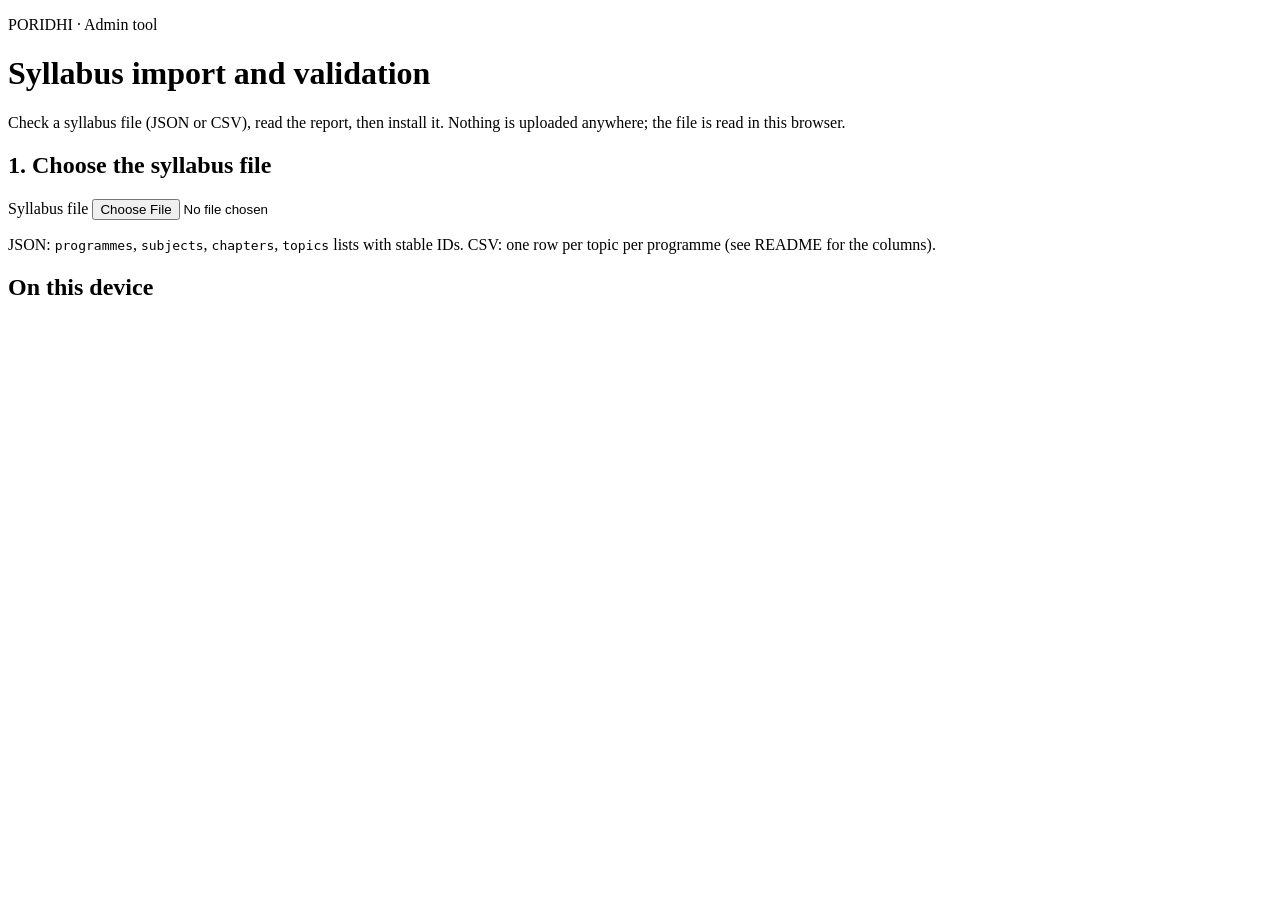
==== admin.html @ c225fc6c "Add files via upload" ====
<!doctype html>
<html lang="en">
<head>
  <meta charset="utf-8">
  <meta name="viewport" content="width=device-width, initial-scale=1">
  <meta name="robots" content="noindex">
  <title>PORIDHI · Syllabus import and validation</title>
  <link rel="icon" href="icons/icon.svg" type="image/svg+xml">
  <link rel="stylesheet" href="css/styles.css">
</head>
<body>
  <div class="admin">
    <p class="eyebrow">PORIDHI · Admin tool</p>
    <h1 class="display">Syllabus import and validation</h1>
    <p class="sub">Check a syllabus file (JSON or CSV), read the report, then install it. Nothing is uploaded anywhere; the file is read in this browser.</p>

    <section class="card" style="margin-top:18px">
      <h2 class="h2">1. Choose the syllabus file</h2>
      <div class="filebox">
        <label for="file" class="sr-only">Syllabus file</label>
        <input id="file" type="file" accept=".json,.csv,.tsv,.txt,application/json,text/csv">
        <p class="hint">JSON: <code>programmes</code>, <code>subjects</code>, <code>chapters</code>, <code>topics</code> lists with stable IDs. CSV: one row per topic per programme (see README for the columns).</p>
      </div>
    </section>

    <div id="report" aria-live="polite"></div>

    <section class="card">
      <h2 class="h2">On this device</h2>
      <p id="current"></p>
      <div class="btn-row" style="margin-top:12px"><button type="button" class="btn btn-secondary" id="remove" hidden>Remove preview from this device</button></div>
    </section>
  </div>
  <script src="data/syllabus.js"></script>
  <script src="js/core.js"></script>
  <script src="js/store.js"></script>
  <script src="js/admin.js"></script>
</body>
</html>
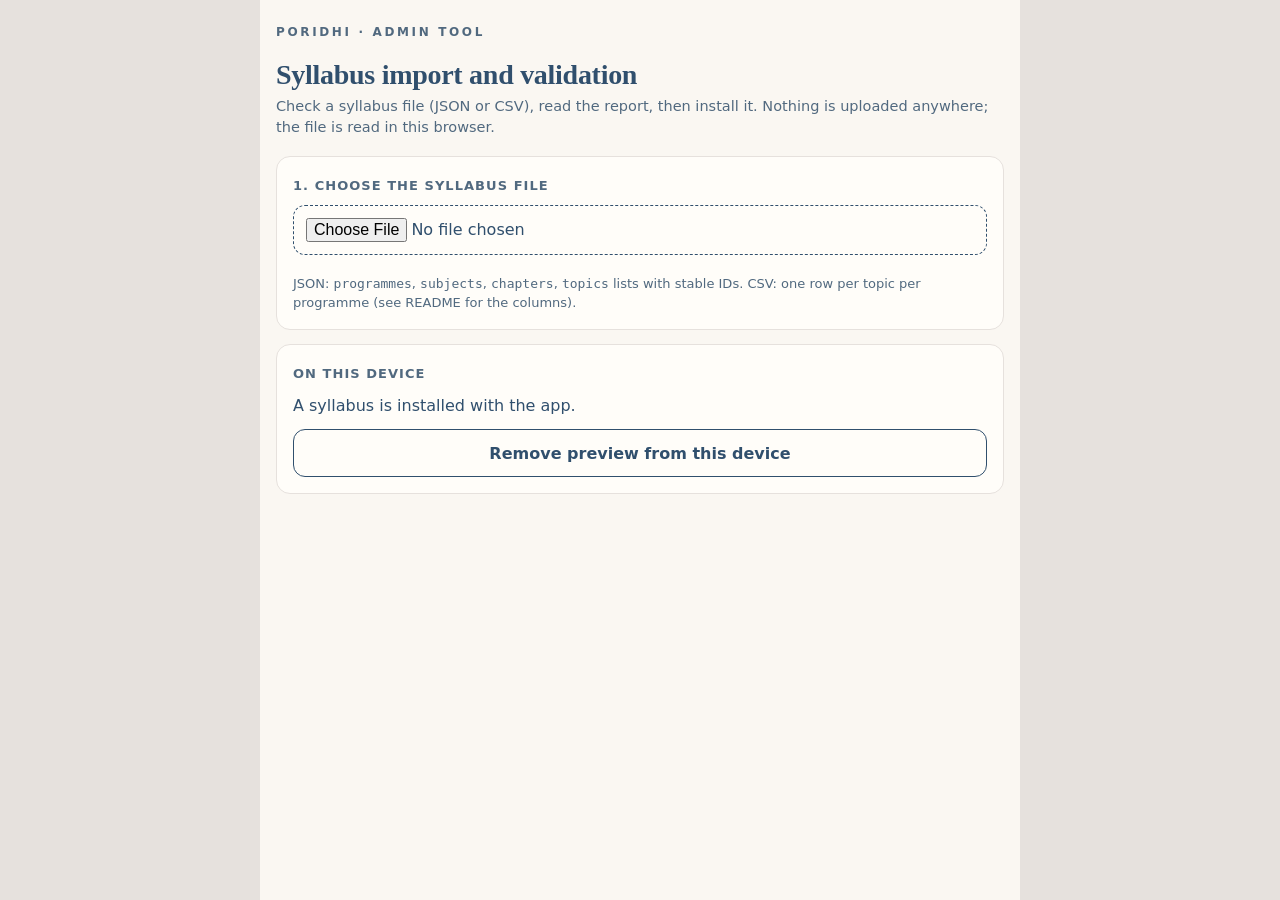
==== commit a8571e4a: "Add files via upload" ====
--- a/admin.html
+++ b/admin.html
@@ -5,8 +5,8 @@
   <meta name="viewport" content="width=device-width, initial-scale=1">
   <meta name="robots" content="noindex">
   <title>PORIDHI · Syllabus import and validation</title>
-  <link rel="icon" href="icons/icon.svg" type="image/svg+xml">
-  <link rel="stylesheet" href="css/styles.css">
+  <link rel="icon" href="icon.svg" type="image/svg+xml">
+  <link rel="stylesheet" href="styles.css">
 </head>
 <body>
   <div class="admin">
@@ -31,9 +31,9 @@
       <div class="btn-row" style="margin-top:12px"><button type="button" class="btn btn-secondary" id="remove" hidden>Remove preview from this device</button></div>
     </section>
   </div>
-  <script src="data/syllabus.js"></script>
-  <script src="js/core.js"></script>
-  <script src="js/store.js"></script>
-  <script src="js/admin.js"></script>
+  <script src="syllabus.js"></script>
+  <script src="core.js"></script>
+  <script src="store.js"></script>
+  <script src="admin.js"></script>
 </body>
 </html>
--- a/styles.css
+++ b/styles.css
@@ -0,0 +1,294 @@
+/* PORIDHI styles. Palette: Navy #304F6D, Sage #899481, Coral #E07D54, Pale yellow #FFE1A0, Light blue #E2F3FD, Warm grey #E6E1DD on a cream base.
+   Coral and sage are too light for text, so they are used for fills, borders and markers, never as text colours. */
+:root {
+  --navy: #304F6D; --sage: #899481; --coral: #E07D54; --yellow: #FFE1A0; --blue: #E2F3FD; --grey: #E6E1DD;
+  --cream: #FAF7F2; --paper: #FFFDF9;
+  --ink: var(--navy); --ink2: #51697F; --line: #E6E1DD; --line2: #CFC8C0;
+  --sage-tint: #DCDFD6; --coral-tint: #F4DCCF;
+  --serif: "Iowan Old Style", "Palatino Linotype", Georgia, "Noto Serif", "Noto Serif Bengali", serif;
+  --sans: system-ui, -apple-system, "Segoe UI", Roboto, "Noto Sans", "Noto Sans Bengali", "Hind Siliguri", sans-serif;
+  color-scheme: light;
+}
+* { box-sizing: border-box; }
+html { -webkit-text-size-adjust: 100%; }
+body { margin: 0; background: var(--grey); color: var(--ink); font: 16px/1.45 var(--sans); }
+body.noscroll { overflow: hidden; }
+h1, h2, p, ul, dl, dd { margin: 0; }
+a { color: inherit; }
+button, input, select { font: inherit; color: inherit; }
+button { cursor: pointer; }
+:focus-visible { outline: 3px solid var(--navy); outline-offset: 3px; border-radius: 6px; }
+.sr-only { position: absolute; width: 1px; height: 1px; overflow: hidden; clip: rect(0 0 0 0); white-space: nowrap; }
+.ic { width: 20px; height: 20px; flex: none; }
+
+/* layout */
+.shell { max-width: 560px; min-height: 100vh; min-height: 100dvh; margin: 0 auto; background: var(--cream); position: relative; padding-bottom: calc(84px + env(safe-area-inset-bottom)); }
+.shell.no-tabs { padding-bottom: 32px; }
+#main { padding: 12px 16px 8px; outline: none; }
+.loading { padding: 40vh 0; text-align: center; color: var(--ink2); }
+.tabs { position: fixed; bottom: 0; left: 50%; transform: translateX(-50%); width: 100%; max-width: 560px; display: grid; grid-template-columns: repeat(4, 1fr); background: var(--cream); border-top: 1px solid var(--line2); padding-bottom: env(safe-area-inset-bottom); z-index: 20; }
+.no-tabs .tabs { display: none; }
+.tab { display: flex; flex-direction: column; align-items: center; justify-content: center; gap: 3px; min-height: 62px; text-decoration: none; color: var(--ink2); font-size: 12px; font-weight: 600; }
+.tab .ic { width: 24px; height: 24px; }
+.tab[aria-current="page"] { color: var(--navy); box-shadow: inset 0 3px 0 var(--navy); }
+
+/* header */
+.head { margin-bottom: 14px; }
+.head-top { display: flex; align-items: center; justify-content: space-between; gap: 10px; min-height: 40px; }
+.eyebrow { font-size: 12px; letter-spacing: .22em; font-weight: 700; text-transform: uppercase; color: var(--ink2); }
+.back { display: inline-flex; align-items: center; gap: 2px; min-height: 40px; padding: 0 10px 0 0; background: none; border: 0; font-weight: 600; font-size: 15px; }
+.progchip { display: inline-flex; align-items: center; gap: 4px; max-width: 62%; min-height: 40px; padding: 0 12px; background: var(--paper); border: 1px solid var(--line2); border-radius: 99px; font-size: 14px; font-weight: 600; }
+.progchip span { overflow: hidden; text-overflow: ellipsis; white-space: nowrap; }
+.display { font-family: var(--serif); font-weight: 700; font-size: 28px; line-height: 1.15; letter-spacing: -.01em; margin: 10px 0 4px; overflow-wrap: anywhere; }
+.sub { color: var(--ink2); font-size: 14.5px; }
+.crumbs { display: flex; flex-wrap: wrap; align-items: center; gap: 4px; margin-top: 6px; font-size: 13px; color: var(--ink2); }
+.crumbs a { color: var(--ink2); text-underline-offset: 3px; }
+.crumbs [aria-current] { color: var(--ink); font-weight: 600; }
+.sep { color: var(--line2); padding: 0 2px; }
+
+.banner { display: block; margin: 4px 0 10px; padding: 10px 14px; border-radius: 10px; font-size: 13.5px; text-decoration: none; }
+.banner-sample { background: var(--blue); }
+.banner-warn { background: var(--yellow); }
+.banner-info { background: var(--blue); text-decoration: underline; text-underline-offset: 3px; }
+
+/* cards + rows */
+.card { display: block; background: var(--paper); border: 1px solid var(--line); border-radius: 14px; padding: 16px; margin: 0 0 14px; }
+.card.list { padding: 0 16px; }
+.card.topics { padding: 0; overflow: hidden; }
+.h2 { font-size: 13px; font-weight: 700; letter-spacing: .08em; text-transform: uppercase; color: var(--ink2); margin-bottom: 10px; }
+.h2.group { margin: 18px 2px 8px; }
+.sect { display: flex; align-items: baseline; justify-content: space-between; }
+.link { font-weight: 600; font-size: 14px; text-underline-offset: 3px; }
+.label { font-size: 12.5px; color: var(--ink2); letter-spacing: .04em; margin-bottom: 4px; }
+.prog-name { font-family: var(--serif); font-weight: 700; font-size: 22px; line-height: 1.2; }
+.summary-line { margin: 8px 0 2px; font-size: 14.5px; }
+.list { list-style: none; padding: 0; }
+.list > li + li { border-top: 1px solid var(--line); }
+.list.plain > li { padding: 10px 0; display: flex; gap: 12px; align-items: center; }
+.row { display: flex; align-items: center; gap: 12px; padding: 13px 0; min-height: 58px; text-decoration: none; color: inherit; }
+.list.plain > li > .row { padding: 0; width: 100%; }
+.row-body { flex: 1; min-width: 0; display: flex; flex-direction: column; gap: 2px; }
+.row-title { font-weight: 600; font-size: 15.5px; line-height: 1.3; overflow-wrap: anywhere; }
+.row-meta { font-size: 13px; color: var(--ink2); }
+.row-kicker { font-size: 11.5px; letter-spacing: .08em; text-transform: uppercase; color: var(--ink2); font-weight: 700; }
+.row-end { display: flex; align-items: center; gap: 4px; font-size: 14px; color: var(--ink2); }
+.row-end b { color: var(--ink); font-variant-numeric: tabular-nums; }
+.mono { flex: none; width: 36px; height: 36px; display: grid; place-items: center; background: var(--blue); border-radius: 10px; font-weight: 700; font-size: 15px; }
+.num { flex: none; width: 30px; height: 30px; display: grid; place-items: center; border: 1px solid var(--line2); border-radius: 50%; font-size: 13px; font-weight: 600; color: var(--ink2); }
+.bar { display: block; height: 6px; margin-top: 7px; background: var(--grey); border-radius: 99px; overflow: hidden; }
+.bar > span { display: block; height: 100%; background: var(--navy); border-radius: 99px; }
+
+/* status markers, pills, tags */
+.mk { display: inline-grid; flex: none; width: 26px; height: 26px; color: var(--navy); }
+.mk svg { width: 100%; height: 100%; }
+.mk circle { fill: var(--grey); stroke: rgba(48, 79, 109, .5); }
+.mk-in_progress circle { fill: var(--coral-tint); stroke: var(--coral); }
+.mk-studied circle { fill: var(--sage-tint); stroke: var(--sage); }
+.mk-needs_revision circle { fill: var(--yellow); stroke: rgba(48, 79, 109, .55); }
+.pill { display: inline-block; font-size: 12px; font-weight: 600; line-height: 1.5; padding: 1px 9px; border-radius: 99px; border: 1px solid transparent; white-space: nowrap; }
+.pill-not_started { background: var(--grey); }
+.pill-in_progress { background: var(--coral-tint); border-color: var(--coral); }
+.pill-studied { background: var(--sage-tint); border-color: var(--sage); }
+.pill-needs_revision { background: var(--yellow); border-color: rgba(48, 79, 109, .3); }
+.tag { display: inline-block; font-size: 11.5px; line-height: 1.5; padding: 1px 8px; border-radius: 6px; background: var(--blue); }
+.counts { list-style: none; padding: 0; margin-top: 14px; display: grid; grid-template-columns: 1fr 1fr; gap: 8px 14px; }
+.counts li { display: flex; align-items: center; gap: 8px; font-size: 14px; }
+.counts .mk { width: 22px; height: 22px; }
+.counts span { color: var(--ink2); }
+
+/* topics */
+.topics { list-style: none; padding: 0; }
+.topic + .topic { border-top: 1px solid var(--line); }
+.topic-row { display: flex; align-items: stretch; }
+.topic-main { flex: 1; min-width: 0; display: flex; gap: 12px; align-items: flex-start; text-align: left; padding: 14px 8px 14px 16px; background: none; border: 0; min-height: 60px; }
+.mk-btn { flex: none; padding: 14px 4px 14px 16px; background: none; border: 0; align-self: flex-start; }
+.topic-body { flex: 1; min-width: 0; display: flex; flex-direction: column; gap: 3px; text-decoration: none; color: inherit; }
+a.topic-body { padding: 14px 8px 14px 8px; min-height: 60px; }
+.topic-name { font-size: 15.5px; line-height: 1.4; overflow-wrap: anywhere; }
+.path { font-size: 12.5px; color: var(--ink2); overflow-wrap: anywhere; }
+.topic-meta { display: flex; flex-wrap: wrap; gap: 6px; align-items: center; margin-top: 3px; }
+.more { flex: none; width: 48px; background: none; border: 0; color: var(--ink2); }
+.more .ic { transition: transform .15s; }
+.topic.open .more .ic { transform: rotate(180deg); }
+.topic-detail { padding: 0 16px 14px 54px; font-size: 14px; color: var(--ink2); }
+.topic-detail p + p { margin-top: 6px; }
+.topic-detail .src { font-size: 12.5px; }
+.tap-hint { margin: 0 2px 8px; }
+.topic.flash { animation: flash 2.2s ease-out; }
+.topic.pulse { animation: pulse .7s ease-out; }
+@keyframes flash { 0% { background: var(--yellow); } 70% { background: var(--yellow); } 100% { background: transparent; } }
+@keyframes pulse { 0% { background: var(--blue); } 100% { background: transparent; } }
+
+/* home */
+.hero { background: var(--navy); color: var(--cream); border-color: var(--navy); }
+.hero .label { color: rgba(250, 247, 242, .8); }
+.hero-top { display: flex; justify-content: space-between; align-items: flex-end; gap: 12px; }
+.bignum { font-family: var(--serif); font-weight: 700; line-height: 1; }
+.bignum span { font-size: 58px; }
+.bignum small { font-size: 24px; margin-left: 2px; }
+.hero-sub { text-align: right; font-size: 14px; line-height: 1.5; }
+.hero .bar { background: rgba(250, 247, 242, .25); margin-top: 14px; height: 8px; }
+.hero .bar > span { background: var(--cream); }
+.tiles { list-style: none; padding: 0; margin: 0 0 14px; display: grid; grid-template-columns: 1fr 1fr; gap: 10px; }
+.tile { display: grid; grid-template-columns: auto 1fr; align-items: center; column-gap: 10px; padding: 12px 14px; min-height: 64px; background: var(--paper); border: 1px solid var(--line); border-radius: 14px; text-decoration: none; }
+.tile .mk { grid-row: span 2; }
+.tile b { font-size: 22px; line-height: 1.1; font-variant-numeric: tabular-nums; }
+.tile span:last-child { font-size: 13px; color: var(--ink2); }
+.revise { display: flex; align-items: center; gap: 12px; background: var(--yellow); border-color: rgba(48, 79, 109, .2); text-decoration: none; }
+.revise .row-meta { color: var(--navy); }
+
+/* search + chips */
+.searchfield { display: flex; align-items: center; gap: 10px; min-height: 48px; padding: 0 14px; margin-bottom: 10px; background: var(--paper); border: 1px solid var(--line2); border-radius: 12px; color: var(--ink2); text-decoration: none; }
+.searchfield input { flex: 1; min-width: 0; min-height: 46px; border: 0; background: transparent; outline: none; font-size: 16px; color: var(--ink); }
+.searchfield:focus-within { border-color: var(--navy); box-shadow: 0 0 0 2px var(--navy); }
+.chips { display: flex; flex-wrap: wrap; gap: 8px; padding: 2px 0 10px; }
+.chip { flex: none; min-height: 40px; padding: 0 14px; background: var(--paper); border: 1px solid var(--line2); border-radius: 99px; font-size: 14px; white-space: nowrap; }
+.chip[aria-pressed="true"] { background: var(--navy); border-color: var(--navy); color: var(--cream); font-weight: 600; }
+.count { min-height: 20px; margin: 0 2px 8px; font-size: 13px; color: var(--ink2); }
+.empty { text-align: center; padding: 36px 16px; color: var(--ink2); display: grid; gap: 8px; justify-items: center; }
+.empty-title { font-weight: 700; color: var(--ink); font-size: 17px; }
+
+/* stats */
+.summary { display: flex; align-items: center; gap: 20px; }
+.ring { width: 124px; height: 124px; display: block; }
+.ring-track { fill: none; stroke: var(--grey); stroke-width: 12; }
+.ring-fill { fill: none; stroke: var(--navy); stroke-width: 12; }
+.ring-text { font: 700 27px var(--serif); fill: var(--navy); }
+.kv { display: grid; gap: 10px; flex: 1; }
+.kv dt { font-size: 12.5px; color: var(--ink2); }
+.kv dd { font-size: 21px; font-weight: 700; font-variant-numeric: tabular-nums; }
+.dist { display: flex; gap: 2px; height: 14px; border-radius: 99px; overflow: hidden; box-shadow: inset 0 0 0 1px rgba(48, 79, 109, .15); }
+.seg-studied { background: var(--sage); }
+.seg-needs_revision { background: var(--yellow); }
+.seg-in_progress { background: var(--coral); }
+.seg-not_started { background: var(--grey); }
+.dist-list { list-style: none; padding: 0; margin-top: 8px; }
+.dist-list li + li { border-top: 1px solid var(--line); }
+.dist-list a { display: flex; align-items: center; gap: 12px; min-height: 52px; text-decoration: none; }
+.dl-name { flex: 1; font-size: 15px; }
+.dl-n { font-weight: 700; font-variant-numeric: tabular-nums; }
+.dl-p { width: 44px; text-align: right; color: var(--ink2); font-size: 13.5px; }
+.dist-list .ic { color: var(--ink2); }
+.select { width: 100%; min-height: 46px; margin: 0 0 6px; padding: 0 12px; background: var(--paper); border: 1px solid var(--line2); border-radius: 10px; font-size: 16px; }
+.weeks { list-style: none; padding: 0; margin-top: 12px; display: grid; grid-template-columns: repeat(8, 1fr); gap: 6px; }
+.weeks li { display: flex; flex-direction: column; align-items: center; gap: 4px; }
+.wk-col { height: 80px; width: 100%; display: flex; align-items: flex-end; }
+.wk-bar { display: block; width: 100%; min-height: 2px; background: var(--navy); border-radius: 4px 4px 0 0; }
+.wk-n { font-size: 12.5px; font-weight: 700; }
+.wk-l { font-size: 10.5px; color: var(--ink2); white-space: nowrap; }
+
+/* profile */
+.inline-form { display: flex; gap: 10px; }
+.inline-form .field { flex: 1; min-width: 0; }
+.field { width: 100%; min-height: 52px; padding: 0 14px; background: var(--paper); border: 1px solid var(--line2); border-radius: 12px; font-size: 17px; color: var(--ink); }
+.field:focus { outline: 3px solid var(--navy); outline-offset: 2px; }
+.field-error { margin-top: 6px; font-size: 13.5px; font-weight: 600; background: var(--yellow); padding: 6px 10px; border-radius: 8px; }
+.hint { margin-top: 10px; font-size: 13px; color: var(--ink2); }
+.note { margin-top: 10px; font-size: 13.5px; color: var(--ink2); }
+.card .btn { margin-top: 14px; }
+.card > p + .btn-row { margin-top: 12px; }
+.kv-list > div { display: flex; justify-content: space-between; gap: 16px; padding: 9px 0; font-size: 14.5px; }
+.kv-list > div + div { border-top: 1px solid var(--line); }
+.kv-list dt { color: var(--ink2); }
+.kv-list dd { text-align: right; overflow-wrap: anywhere; }
+.issues { list-style: none; padding: 0; font-size: 14px; }
+.issues li { padding: 8px 0; overflow-wrap: anywhere; }
+.issues li + li { border-top: 1px solid var(--line); }
+.issues span { color: var(--ink2); font-size: 13px; }
+details summary { cursor: pointer; font-weight: 600; padding: 8px 0; }
+.foot { text-align: center; font-size: 12px; color: var(--ink2); padding: 8px 0 4px; }
+
+/* buttons */
+.btn { min-height: 48px; padding: 0 20px; display: inline-flex; align-items: center; justify-content: center; gap: 8px; background: var(--navy); border: 1.5px solid var(--navy); border-radius: 12px; color: var(--cream); font-weight: 600; font-size: 16px; text-decoration: none; }
+.btn-secondary { background: transparent; color: var(--navy); }
+.btn-ghost { background: transparent; border-color: transparent; color: var(--navy); text-decoration: underline; text-underline-offset: 3px; }
+.btn-danger { background: transparent; color: var(--navy); border: 2px solid var(--coral); }
+.btn-row { display: flex; flex-wrap: wrap; gap: 10px; }
+.btn-row .btn { flex: 1 1 210px; margin-top: 0; }
+.icon-btn { flex: none; width: 44px; height: 44px; display: grid; place-items: center; background: none; border: 0; border-radius: 50%; }
+
+/* welcome */
+.welcome { display: flex; flex-direction: column; gap: 16px; padding: 28px 0 8px; min-height: 80vh; min-height: 80dvh; justify-content: center; }
+.welcome .display { font-size: 30px; margin: 0; }
+.welcome .btn { width: 100%; }
+.brand { font-family: var(--serif); font-size: 15px; font-weight: 700; letter-spacing: .3em; }
+.step { font-size: 13px; color: var(--ink2); margin-top: -8px; }
+.lead { color: var(--ink2); font-size: 16px; }
+.welcome .card { margin: 0; }
+.choices { list-style: none; padding: 0; display: grid; gap: 10px; }
+.choice { display: flex; align-items: center; gap: 12px; width: 100%; min-height: 68px; padding: 14px 16px; text-align: left; background: var(--paper); border: 1px solid var(--line2); border-radius: 14px; }
+.choice:hover { border-color: var(--navy); }
+.choice-body { flex: 1; display: flex; flex-direction: column; gap: 2px; }
+.choice-title { font-weight: 700; font-size: 17px; }
+.choice-sub { font-size: 13px; color: var(--ink2); }
+
+/* sheets, dialogs, toast */
+#layer { position: fixed; inset: 0; z-index: 50; pointer-events: none; }
+#layer > * { pointer-events: auto; }
+.scrim { position: fixed; inset: 0; background: rgba(48, 79, 109, .5); animation: fade .15s ease-out; }
+.sheet { position: fixed; bottom: 0; left: 50%; transform: translateX(-50%); width: 100%; max-width: 560px; max-height: 90vh; max-height: 90dvh; overflow: auto; background: var(--cream); border-radius: 20px 20px 0 0; padding: 18px 16px calc(18px + env(safe-area-inset-bottom)); animation: up .2s ease-out; outline: none; }
+.sheet-head { display: flex; justify-content: space-between; align-items: flex-start; gap: 8px; }
+.sheet-title { font-family: var(--serif); font-size: 20px; line-height: 1.25; margin: 4px 0 4px; overflow-wrap: anywhere; }
+.options { list-style: none; padding: 0; margin-top: 14px; display: grid; gap: 8px; }
+.option { display: flex; align-items: center; gap: 12px; width: 100%; min-height: 62px; padding: 10px 14px; text-align: left; background: var(--paper); border: 1px solid var(--line2); border-radius: 12px; }
+.option:hover { border-color: var(--navy); }
+.option.is-current { border: 2px solid var(--navy); background: var(--blue); padding: 9px 13px; }
+.option-body { flex: 1; display: flex; flex-direction: column; gap: 1px; }
+.option-title { font-weight: 700; }
+.option-title em { font-style: normal; font-size: 11.5px; font-weight: 600; background: var(--navy); color: var(--cream); padding: 1px 8px; border-radius: 99px; margin-left: 6px; }
+.option-sub { font-size: 13px; color: var(--ink2); }
+.dialog-body { display: grid; gap: 10px; margin: 8px 0 16px; font-size: 15px; }
+.dialog-actions .btn { flex: 1 1 140px; }
+.toast { position: fixed; left: 0; right: 0; margin: 0 auto; width: fit-content; bottom: calc(80px + env(safe-area-inset-bottom)); transform: translateY(16px); display: flex; align-items: center; gap: 16px; max-width: min(528px, calc(100% - 32px)); padding: 12px 16px; background: var(--navy); color: var(--cream); border-radius: 12px; font-size: 14.5px; opacity: 0; pointer-events: none; transition: opacity .18s, transform .18s; z-index: 60; }
+.toast.show { opacity: 1; transform: translateY(0); pointer-events: auto; }
+.toast button { background: none; border: 0; color: var(--yellow); font-weight: 700; text-decoration: underline; text-underline-offset: 3px; padding: 6px 4px; min-height: 36px; }
+@keyframes up { from { transform: translate(-50%, 24px); opacity: 0; } to { transform: translate(-50%, 0); opacity: 1; } }
+@keyframes fade { from { opacity: 0; } to { opacity: 1; } }
+
+@media (min-width: 600px) {
+  .shell { box-shadow: 0 0 0 1px var(--line2); }
+  body { padding: 0; }
+}
+@media (max-width: 360px) {
+  .display { font-size: 25px; }
+  .bignum span { font-size: 48px; }
+  .summary { gap: 12px; }
+  .ring { width: 104px; height: 104px; }
+}
+@media (prefers-reduced-motion: reduce) {
+  *, *::before, *::after { animation-duration: .01ms !important; transition-duration: .01ms !important; }
+}
+
+/* admin page */
+.admin { max-width: 760px; margin: 0 auto; padding: 24px 16px 48px; background: var(--cream); min-height: 100vh; }
+.admin .display { margin-top: 18px; }
+.admin h2.h2 { margin-top: 4px; }
+.filebox { display: grid; gap: 10px; }
+.filebox input[type=file] { padding: 12px; background: var(--paper); border: 1px dashed var(--navy); border-radius: 12px; width: 100%; }
+.status-ok { background: var(--sage-tint); border: 1px solid var(--sage); border-radius: 10px; padding: 10px 14px; font-weight: 600; }
+.status-bad { background: var(--yellow); border: 1px solid rgba(48, 79, 109, .3); border-radius: 10px; padding: 10px 14px; font-weight: 600; }
+.table { width: 100%; border-collapse: collapse; font-size: 14px; margin-top: 8px; }
+.table th, .table td { text-align: left; padding: 8px 10px; border-top: 1px solid var(--line); }
+.table th { font-size: 12px; letter-spacing: .06em; text-transform: uppercase; color: var(--ink2); }
+.table td.n, .table th.n { text-align: right; font-variant-numeric: tabular-nums; }
+.admin pre { background: var(--paper); border: 1px solid var(--line); border-radius: 10px; padding: 12px; overflow: auto; font-size: 12.5px; }
+.admin .btn { margin-top: 0; }
+.admin .card + .card { margin-top: 0; }
+
+/* section groups, notes, sources */
+.list > li.group-head { padding: 12px 0 6px; font-size: 12px; font-weight: 700; letter-spacing: .08em; text-transform: uppercase; color: var(--ink2); border-top: 0; }
+.list > li.group-head:not(:first-child) { border-top: 1px solid var(--line2); margin-top: 4px; }
+.list > li.group-head + li { border-top: 0; }
+.h3 { margin: 16px 0 6px; font-size: 13px; font-weight: 700; letter-spacing: .08em; text-transform: uppercase; color: var(--ink2); }
+h3 { margin: 0; }
+.bullets { margin: 0; padding-left: 18px; font-size: 14.5px; }
+.bullets li { margin: 6px 0; overflow-wrap: anywhere; }
+details.about { margin-top: 12px; font-size: 14px; color: var(--ink2); }
+details.about > summary { cursor: pointer; font-weight: 600; color: var(--ink); padding: 6px 0; }
+details.about p { margin-top: 8px; overflow-wrap: anywhere; }
+details.about .src { font-size: 13px; }
+.srclist { list-style: none; padding: 0; margin: 6px 0 0; }
+.srclist li { display: flex; flex-direction: column; gap: 2px; padding: 9px 0; font-size: 13.5px; overflow-wrap: anywhere; }
+.srclist li + li { border-top: 1px solid var(--line); }
+.srclist .sid { font-size: 12px; color: var(--ink2); }
+.srclist a { color: var(--navy); }
